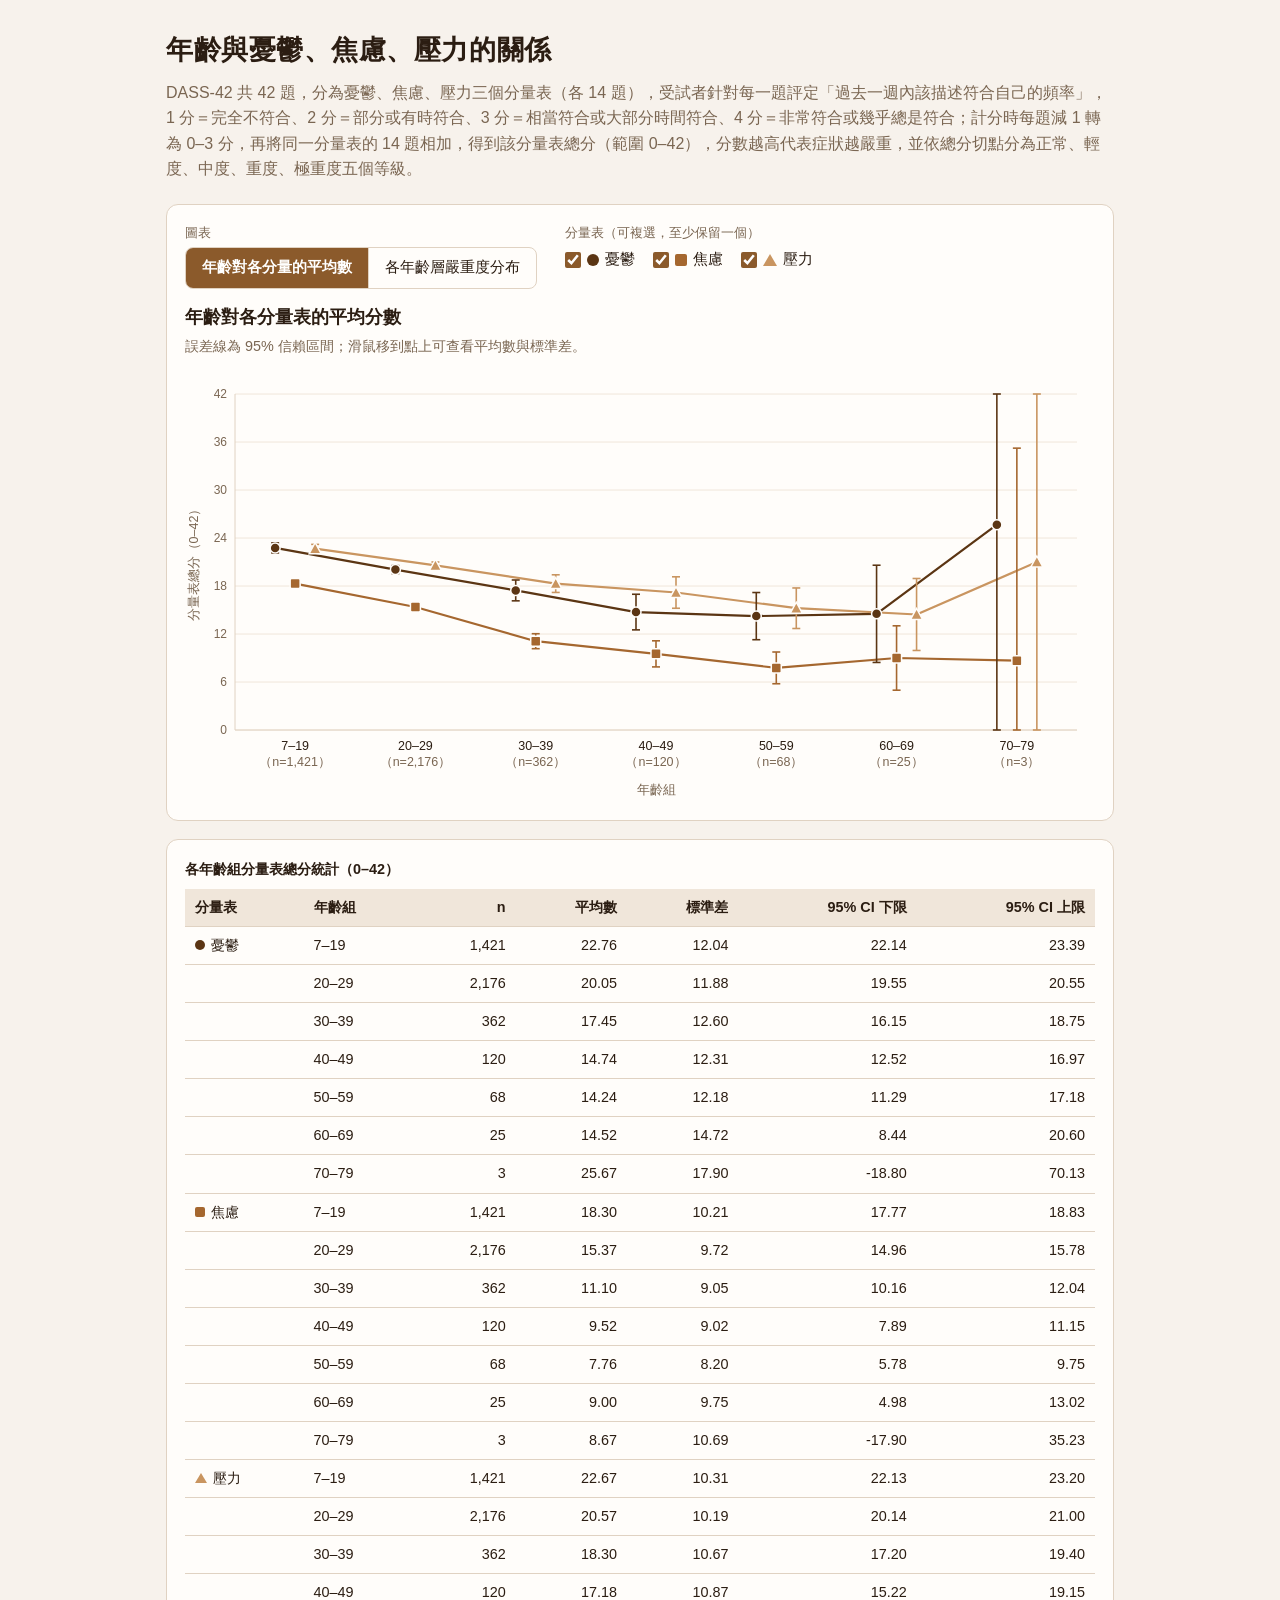
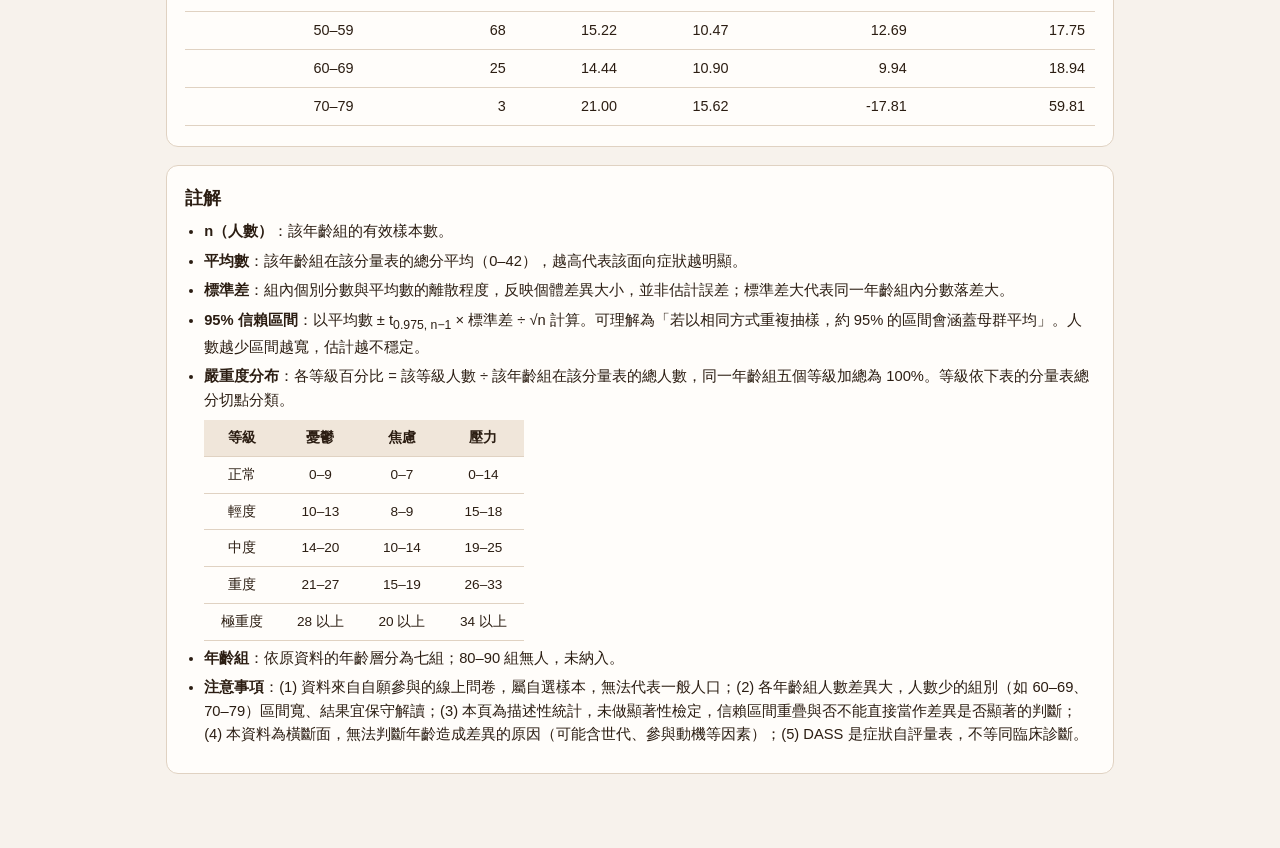
==== index.html @ 000c0575 "Add files via upload" ====
<!DOCTYPE html>
<html lang="zh-Hant">
<head>
<meta charset="UTF-8">
<meta name="viewport" content="width=device-width, initial-scale=1">
<title>年齡與憂鬱、焦慮、壓力的關係</title>
<style>
  :root{
    --bg:#f7f2ec; --card:#fffdfa; --fg:#2b1d12; --muted:#7a6652; --line:#e0d2c2; --grid:#f0e6da;
    --accent:#8b5a2b; --accent-fg:#ffffff; --tip-bg:#2b1d12; --tip-fg:#ffffff;
    --s1:#5b3513; --s2:#a5672f; --s3:#c99560;
    --l0:#f1e4d3; --l1:#dcc09a; --l2:#c19a6b; --l3:#8b5a2b; --l4:#4a2c14;
  }
  @media (prefers-color-scheme: dark){
    :root{
      --bg:#1a1512; --card:#231c17; --fg:#efe6dc; --muted:#b3a190; --line:#4a3d33; --grid:#342b24;
      --accent:#c19a6b; --accent-fg:#1a1512; --tip-bg:#f1e6d8; --tip-fg:#2b1d12;
      --s1:#a77547; --s2:#cf9c66; --s3:#ecd0ac;
      --l4:#6b3f1c;
    }
  }
  *{box-sizing:border-box}
  html{-webkit-text-size-adjust:100%}
  body{
    margin:0; background:var(--bg); color:var(--fg);
    font-family:-apple-system,BlinkMacSystemFont,"Segoe UI","Noto Sans TC","PingFang TC","Microsoft JhengHei",sans-serif;
    line-height:1.6;
  }
  .page{max-width:980px; margin:0 auto; padding:28px 16px 56px}
  h1{font-size:1.7rem; margin:0 0 8px; letter-spacing:.02em}
  .lead{margin:0 0 22px; color:var(--muted)}
  .card{background:var(--card); border:1px solid var(--line); border-radius:12px; padding:18px 18px 20px; margin-bottom:18px}
  h2{font-size:1.1rem; margin:0 0 4px}
  .sub{margin:0 0 14px; color:var(--muted); font-size:.9rem}

  .controls{display:flex; flex-wrap:wrap; gap:14px 28px; align-items:flex-start; margin-bottom:14px}
  .seg{display:inline-flex; border:1px solid var(--line); border-radius:8px; overflow:hidden}
  .seg button{
    font:inherit; font-size:.92rem; padding:8px 16px; border:0; background:transparent; color:var(--fg); cursor:pointer;
  }
  .seg button + button{border-left:1px solid var(--line)}
  .seg button[aria-pressed="true"]{background:var(--accent); color:var(--accent-fg); font-weight:600}
  .seg button:focus-visible, .opt input:focus-visible{outline:2px solid var(--accent); outline-offset:2px}
  fieldset{border:0; margin:0; padding:0; min-width:0}
  legend{font-size:.8rem; color:var(--muted); padding:0; margin-bottom:4px}
  .opts{display:flex; flex-wrap:wrap; gap:6px 18px}
  .opt{display:inline-flex; align-items:center; gap:6px; cursor:pointer; font-size:.95rem}
  .opt input{margin:0; width:16px; height:16px; accent-color:var(--accent)}
  .opt input:disabled + .swatch + span{opacity:.85}
  .swatch{display:inline-block; width:12px; height:12px}
  .swatch.circle{border-radius:50%}
  .swatch.square{border-radius:2px}
  .swatch.triangle{width:0; height:0; background:none !important; border-left:7px solid transparent; border-right:7px solid transparent; border-bottom:12px solid currentColor}

  .legend{display:flex; flex-wrap:wrap; gap:4px 14px; font-size:.85rem; color:var(--muted); margin:0 0 8px}
  .legend span{display:inline-flex; align-items:center; gap:5px}
  .legend i{display:inline-block; width:14px; height:12px; border-radius:2px}

  .chart-wrap{position:relative; width:100%}
  svg{display:block; width:100%; height:auto; overflow:visible}
  svg text{fill:var(--fg); font-family:inherit}
  svg .muted{fill:var(--muted)}
  .hit{fill:transparent; cursor:pointer}
  .hit:hover{fill:rgba(128,128,128,.22)}
  .seg-rect{cursor:pointer; transition:opacity .1s}
  .seg-rect:hover{opacity:.78}
  #tip{
    position:absolute; pointer-events:none; z-index:5; display:none; max-width:240px;
    background:var(--tip-bg); color:var(--tip-fg); padding:7px 10px; border-radius:6px; font-size:.85rem; line-height:1.5;
    box-shadow:0 2px 10px rgba(0,0,0,.25);
  }

  .table-scroll{overflow-x:auto}
  table{border-collapse:collapse; width:100%; font-size:.9rem; font-variant-numeric:tabular-nums}
  caption{text-align:left; font-weight:600; padding:0 0 8px}
  th,td{padding:7px 10px; border-bottom:1px solid var(--line); text-align:right; white-space:nowrap}
  th:first-child, td:first-child, th.l, td.l{text-align:left}
  thead th{background:var(--grid); font-weight:600}
  tbody tr.grp td{background:var(--grid); font-weight:600; text-align:left}
  th button.sort{font:inherit; font-weight:inherit; color:inherit; background:none; border:0; padding:0; cursor:pointer; display:inline-flex; align-items:center; gap:4px}
  th button.sort:focus-visible{outline:2px solid var(--accent); outline-offset:2px}
  th button.sort .arr{font-size:.7em; opacity:.45}
  th button.sort.on .arr{opacity:1; color:var(--accent)}
  caption .hint{font-weight:400; font-size:.82rem; color:var(--muted); margin-left:8px}
  .dot{display:inline-block; width:10px; height:10px; margin-right:6px; vertical-align:baseline}
  .dot.circle{border-radius:50%} .dot.square{border-radius:2px}
  .dot.triangle{width:0;height:0;background:none !important;border-left:6px solid transparent;border-right:6px solid transparent;border-bottom:10px solid currentColor}

  .notes h2{margin-bottom:8px}
  .notes ul{margin:0; padding-left:1.2em}
  .notes li{margin:0 0 6px; font-size:.92rem}
  .notes li b{font-weight:600}
  table.cut{width:auto; min-width:320px; font-size:.85rem}
  table.cut th, table.cut td{text-align:center}
</style>
</head>
<body>
<div class="page">
  <h1>年齡與憂鬱、焦慮、壓力的關係</h1>
  <p class="lead">DASS-42 共 42 題，分為憂鬱、焦慮、壓力三個分量表（各 14 題），受試者針對每一題評定「過去一週內該描述符合自己的頻率」，1 分＝完全不符合、2 分＝部分或有時符合、3 分＝相當符合或大部分時間符合、4 分＝非常符合或幾乎總是符合；計分時每題減 1 轉為 0–3 分，再將同一分量表的 14 題相加，得到該分量表總分（範圍 0–42），分數越高代表症狀越嚴重，並依總分切點分為正常、輕度、中度、重度、極重度五個等級。</p>

  <section class="card" aria-labelledby="chartTitle">
    <div class="controls">
      <fieldset>
        <legend>圖表</legend>
        <div class="seg" role="group" aria-label="圖表切換">
          <button type="button" id="tabMean" aria-pressed="true">年齡對各分量的平均數</button>
          <button type="button" id="tabSev" aria-pressed="false">各年齡層嚴重度分布</button>
        </div>
      </fieldset>
      <fieldset id="subBox"></fieldset>
    </div>
    <h2 id="chartTitle"></h2>
    <p class="sub" id="chartSub"></p>
    <div class="legend" id="legend" hidden></div>
    <div class="chart-wrap" id="chartWrap">
      <div id="chart"></div>
      <div id="tip" role="status"></div>
    </div>
  </section>

  <section class="card" aria-label="統計表格">
    <div class="table-scroll" id="tableBox"></div>
  </section>

  <section class="card notes" aria-labelledby="notesTitle">
    <h2 id="notesTitle">註解</h2>
    <ul>
      <li><b>n（人數）</b>：該年齡組的有效樣本數。</li>
      <li><b>平均數</b>：該年齡組在該分量表的總分平均（0–42），越高代表該面向症狀越明顯。</li>
      <li><b>標準差</b>：組內個別分數與平均數的離散程度，反映個體差異大小，並非估計誤差；標準差大代表同一年齡組內分數落差大。</li>
      <li><b>95% 信賴區間</b>：以平均數 ± t<sub>0.975, n−1</sub> × 標準差 ÷ √n 計算。可理解為「若以相同方式重複抽樣，約 95% 的區間會涵蓋母群平均」。人數越少區間越寬，估計越不穩定。</li>
      <li><b>嚴重度分布</b>：各等級百分比 = 該等級人數 ÷ 該年齡組在該分量表的總人數，同一年齡組五個等級加總為 100%。等級依下表的分量表總分切點分類。
        <div class="table-scroll" style="margin-top:8px">
          <table class="cut">
            <thead><tr><th>等級</th><th>憂鬱</th><th>焦慮</th><th>壓力</th></tr></thead>
            <tbody>
              <tr><td>正常</td><td>0–9</td><td>0–7</td><td>0–14</td></tr>
              <tr><td>輕度</td><td>10–13</td><td>8–9</td><td>15–18</td></tr>
              <tr><td>中度</td><td>14–20</td><td>10–14</td><td>19–25</td></tr>
              <tr><td>重度</td><td>21–27</td><td>15–19</td><td>26–33</td></tr>
              <tr><td>極重度</td><td>28 以上</td><td>20 以上</td><td>34 以上</td></tr>
            </tbody>
          </table>
        </div></li>
      <li><b>年齡組</b>：依原資料的年齡層分為七組；80–90 組無人，未納入。</li>
      <li><b>注意事項</b>：(1) 資料來自自願參與的線上問卷，屬自選樣本，無法代表一般人口；(2) 各年齡組人數差異大，人數少的組別（如 60–69、70–79）區間寬、結果宜保守解讀；(3) 本頁為描述性統計，未做顯著性檢定，信賴區間重疊與否不能直接當作差異是否顯著的判斷；(4) 本資料為橫斷面，無法判斷年齡造成差異的原因（可能含世代、參與動機等因素）；(5) DASS 是症狀自評量表，不等同臨床診斷。</li>
    </ul>
  </section>
</div>

<script>
/* ===== 原始資料（取自「DASS資料分析 - 年齡層分析.csv」）===== */
const RAW = [{"age": "7-19", "n": 1421, "dep": {"m": 22.76213934, "sd": 12.03702045}, "anx": {"m": 18.30119634, "sd": 10.20656679}, "str": {"m": 22.66502463, "sd": 10.31082269}, "lv": {"dep": [252, 105, 260, 247, 557], "anx": [248, 86, 235, 219, 633], "str": [346, 160, 318, 344, 253]}}, {"age": "20-29", "n": 2176, "dep": {"m": 20.05009191, "sd": 11.88178438}, "anx": {"m": 15.37178309, "sd": 9.718905087}, "str": {"m": 20.57077206, "sd": 10.18683173}, "lv": {"dep": [506, 229, 430, 359, 652], "anx": [537, 170, 439, 341, 689], "str": [675, 276, 521, 434, 270]}}, {"age": "30-39", "n": 362, "dep": {"m": 17.44751381, "sd": 12.59968592}, "anx": {"m": 11.09944751, "sd": 9.054225669}, "str": {"m": 18.29834254, "sd": 10.67445484}, "lv": {"dep": [127, 38, 55, 43, 99], "anx": [163, 33, 68, 37, 61], "str": [149, 56, 55, 64, 38]}}, {"age": "40-49", "n": 120, "dep": {"m": 14.74166667, "sd": 12.31484438}, "anx": {"m": 9.516666667, "sd": 9.017241499}, "str": {"m": 17.18333333, "sd": 10.87050078}, "lv": {"dep": [52, 14, 19, 11, 24], "anx": [63, 12, 17, 9, 19], "str": [54, 17, 18, 16, 15]}}, {"age": "50-59", "n": 68, "dep": {"m": 14.23529412, "sd": 12.18405815}, "anx": {"m": 7.764705882, "sd": 8.199231211}, "str": {"m": 15.22058824, "sd": 10.46650035}, "lv": {"dep": [34, 6, 11, 6, 11], "anx": [42, 5, 8, 6, 7], "str": [39, 7, 11, 6, 5]}}, {"age": "60-69", "n": 25, "dep": {"m": 14.52, "sd": 14.71994112}, "anx": {"m": 9.0, "sd": 9.746794345}, "str": {"m": 14.44, "sd": 10.89755324}, "lv": {"dep": [14, 2, 2, 1, 6], "anx": [15, 1, 3, 1, 5], "str": [14, 4, 3, 2, 2]}}, {"age": "70-79", "n": 3, "dep": {"m": 25.66666667, "sd": 17.89785834}, "anx": {"m": 8.666666667, "sd": 10.69267662}, "str": {"m": 21.0, "sd": 15.62049935}, "lv": {"dep": [1, 0, 0, 0, 2], "anx": [2, 0, 0, 0, 1], "str": [1, 0, 0, 2, 0]}}, {"age": "80-90", "n": 0, "dep": {"m": null, "sd": null}, "anx": {"m": null, "sd": null}, "str": {"m": null, "sd": null}, "lv": {"dep": [0, 0, 0, 0, 0], "anx": [0, 0, 0, 0, 0], "str": [0, 0, 0, 0, 0]}}];

/* ===== 設定 ===== */
// 年齡組設定；src 為原始資料中的年齡層名稱（可合併多個原始年齡層）
const GROUPS = [
  {label:'7–19',  src:['7-19']},
  {label:'20–29', src:['20-29']},
  {label:'30–39', src:['30-39']},
  {label:'40–49', src:['40-49']},
  {label:'50–59', src:['50-59']},
  {label:'60–69', src:['60-69']},
  {label:'70–79', src:['70-79']}
];
const SUBS = [
  {key:'dep', name:'憂鬱', color:'var(--s1)', shape:'circle'},
  {key:'anx', name:'焦慮', color:'var(--s2)', shape:'square'},
  {key:'str', name:'壓力', color:'var(--s3)', shape:'triangle'}
];
const LEVELS = ['正常','輕度','中度','重度','極重度'];
const LCOL   = ['var(--l0)','var(--l1)','var(--l2)','var(--l3)','var(--l4)'];
const LTXT   = ['#1f2328','#1f2328','#1f2328','#ffffff','#ffffff'];
const YMAX = 42;

/* ===== 統計計算 ===== */
function tCrit(df){ // 雙尾 95% 的 t 臨界值
  const small = {1:12.706, 2:4.303, 3:3.182, 4:2.776};
  if (df < 1) return NaN;
  if (small[df]) return small[df];
  const z = 1.959964;
  return z + (Math.pow(z,3)+z)/(4*df)
           + (5*Math.pow(z,5)+16*Math.pow(z,3)+3*z)/(96*df*df)
           + (3*Math.pow(z,7)+19*Math.pow(z,5)+17*Math.pow(z,3)-15*z)/(384*Math.pow(df,3));
}
function pool(rows, key){ // 由各組 n、平均、標準差合併
  const rs = rows.filter(r => r.n > 0);
  const N = rs.reduce((a,r)=>a+r.n,0);
  if (N === 0) return {mean:NaN, sd:NaN};
  const M = rs.reduce((a,r)=>a+r.n*r[key].m,0)/N;
  if (N < 2) return {mean:M, sd:NaN};
  const SS = rs.reduce((a,r)=>a+(r.n-1)*Math.pow(r[key].sd,2)+r.n*Math.pow(r[key].m-M,2),0);
  return {mean:M, sd:Math.sqrt(SS/(N-1))};
}
const STATS = GROUPS.map(g => {
  const rows = g.src.map(a => RAW.find(r => r.age === a)).filter(Boolean);
  const n = rows.reduce((a,r)=>a+r.n,0);
  const o = {label:g.label, n, sub:{}, lv:{}};
  SUBS.forEach(s => {
    const p = pool(rows, s.key);
    const se = p.sd/Math.sqrt(n);
    const h = tCrit(n-1)*se;
    o.sub[s.key] = {mean:p.mean, sd:p.sd, lo:p.mean-h, hi:p.mean+h};
    o.lv[s.key] = LEVELS.map((_,i)=>rows.reduce((a,r)=>a+r.lv[s.key][i],0));
    const tot = o.lv[s.key].reduce((a,b)=>a+b,0);
    if (tot !== n) console.warn('等級人數合計與 n 不符：', g.label, s.name, tot, n);
  });
  return o;
});

/* ===== 狀態 ===== */
const state = {mode:'mean', checked:new Set(['dep','anx','str']), sev:'dep', sort:{col:null, dir:'asc'}};

/* ===== 工具 ===== */
const $ = id => document.getElementById(id);
const f2 = x => x.toFixed(2);
const f1 = x => x.toFixed(1);
const num = x => x.toLocaleString('en-US');
const NS = 'http://www.w3.org/2000/svg';
const subOf = k => SUBS.find(s => s.key === k);
const clamp = (v,a,b) => Math.min(b, Math.max(a, v));

function markerSvg(shape, x, y, r, color){
  if (shape === 'circle') return `<circle cx="${x}" cy="${y}" r="${r}" fill="${color}" stroke="var(--card)" stroke-width="1.5"/>`;
  if (shape === 'square') return `<rect x="${x-r}" y="${y-r}" width="${2*r}" height="${2*r}" rx="1.5" fill="${color}" stroke="var(--card)" stroke-width="1.5"/>`;
  const pts = [[x,y-r-1],[x-r-1,y+r],[x+r+1,y+r]].map(p=>p.join(',')).join(' ');
  return `<polygon points="${pts}" fill="${color}" stroke="var(--card)" stroke-width="1.5"/>`;
}
function swatch(s, cls){
  return `<span class="${cls} ${s.shape}" style="background:${s.color};color:${s.color}"></span>`;
}

/* ===== 控制項 ===== */
function renderControls(){
  const box = $('subBox');
  if (state.mode === 'mean'){
    const only = state.checked.size === 1;
    box.innerHTML = `<legend>分量表（可複選，至少保留一個）</legend><div class="opts">` +
      SUBS.map(s => {
        const on = state.checked.has(s.key);
        return `<label class="opt"><input type="checkbox" data-k="${s.key}" ${on?'checked':''} ${on&&only?'disabled':''}>${swatch(s,'swatch')}<span>${s.name}</span></label>`;
      }).join('') + `</div>`;
    box.querySelectorAll('input').forEach(el => el.addEventListener('change', e => {
      const k = e.target.dataset.k;
      if (e.target.checked) state.checked.add(k);
      else if (state.checked.size > 1) state.checked.delete(k);
      renderAll();
    }));
  } else {
    box.innerHTML = `<legend>分量表（單選）</legend><div class="opts">` +
      SUBS.map(s => `<label class="opt"><input type="radio" name="sev" data-k="${s.key}" ${state.sev===s.key?'checked':''}><span>${s.name}</span></label>`).join('') + `</div>`;
    box.querySelectorAll('input').forEach(el => el.addEventListener('change', e => {
      state.sev = e.target.dataset.k; renderAll();
    }));
  }
}

/* ===== 標籤輔助 ===== */
function axisLabel(g, x, y, anchor, twoLine){
  const a = `text-anchor="${anchor}"`;
  if (twoLine) return `<text x="${x}" y="${y}" ${a} font-size="12.5"><tspan x="${x}">${g.label}</tspan><tspan x="${x}" dy="1.25em" class="muted">（n=${num(g.n)}）</tspan></text>`;
  return `<text x="${x}" y="${y}" ${a} font-size="12.5">${g.label}<tspan class="muted">（n=${num(g.n)}）</tspan></text>`;
}

/* ===== 圖表一：折線圖 ===== */
function renderMeanChart(){
  const W = Math.max(300, $('chartWrap').clientWidth);
  const narrow = W < 560;
  const H = narrow ? 360 : 420;
  const m = {t:14, r:18, b:narrow?84:70, l:50};
  const iw = W-m.l-m.r, ih = H-m.t-m.b;
  const slot = iw / STATS.length;
  const twoLine = slot < 150;
  const X = i => m.l + slot*(i+0.5);
  const Y = v => m.t + ih*(1 - v/YMAX);
  const sel = SUBS.filter(s => state.checked.has(s.key));
  let h = `<svg viewBox="0 0 ${W} ${H}" role="img" aria-label="各年齡組憂鬱、焦慮、壓力平均分數折線圖">`;

  for (let v=0; v<=YMAX; v+=6){
    h += `<line x1="${m.l}" x2="${W-m.r}" y1="${Y(v)}" y2="${Y(v)}" stroke="var(--grid)"/>`;
    h += `<text x="${m.l-8}" y="${Y(v)+4}" text-anchor="end" font-size="12" class="muted">${v}</text>`;
  }
  h += `<line x1="${m.l}" x2="${m.l}" y1="${m.t}" y2="${m.t+ih}" stroke="var(--line)"/>`;
  h += `<line x1="${m.l}" x2="${W-m.r}" y1="${m.t+ih}" y2="${m.t+ih}" stroke="var(--line)"/>`;
  h += `<text transform="translate(13 ${m.t+ih/2}) rotate(-90)" text-anchor="middle" font-size="12.5" class="muted">分量表總分（0–${YMAX}）</text>`;
  STATS.forEach((g,i) => { h += axisLabel(g, X(i), m.t+ih+20, 'middle', twoLine); });
  h += `<text x="${m.l+iw/2}" y="${H-6}" text-anchor="middle" font-size="12.5" class="muted">年齡組</text>`;

  const dodge = Math.min(10, slot/8);
  let lines='', bars='', pts='', hits='';
  sel.forEach((s,si) => {
    const off = (si-(sel.length-1)/2)*dodge*2;
    let d = '';
    STATS.forEach((g,i) => {
      const st = g.sub[s.key];
      if (!isFinite(st.mean)) return;
      const x = X(i)+off, y = Y(st.mean);
      d += (d?'L':'M') + x.toFixed(1)+' '+y.toFixed(1);
      const yl = Y(clamp(st.lo,0,YMAX)), yh = Y(clamp(st.hi,0,YMAX));
      bars += `<g stroke="${s.color}" stroke-width="1.6"><line x1="${x}" x2="${x}" y1="${yl}" y2="${yh}"/><line x1="${x-4}" x2="${x+4}" y1="${yl}" y2="${yl}"/><line x1="${x-4}" x2="${x+4}" y1="${yh}" y2="${yh}"/></g>`;
      pts  += markerSvg(s.shape, x, y, 5, s.color);
      const tip = `<b>${s.name}</b>（${g.label}）<br>平均數：${f2(st.mean)}<br>標準差：${f2(st.sd)}`;
      hits += `<circle class="hit" cx="${x}" cy="${y}" r="13" data-tip="${tip.replace(/"/g,'&quot;')}"/>`;
    });
    lines += `<path d="${d}" fill="none" stroke="${s.color}" stroke-width="2.2" stroke-linejoin="round"/>`;
  });
  h += lines + bars + pts + hits + `</svg>`;
  $('chart').innerHTML = h;
}

/* ===== 圖表二：橫向堆疊長條圖 ===== */
function renderSevChart(){
  const W = Math.max(300, $('chartWrap').clientWidth);
  const narrow = W < 560;
  const barH = 38, gap = 16;
  const m = {t:8, r:16, b:46, l:narrow?86:142};
  const ih = STATS.length*(barH+gap) - gap;
  const H = m.t + ih + m.b;
  const iw = W-m.l-m.r;
  const X = p => m.l + iw*p/100;
  const sk = state.sev, sname = subOf(sk).name;
  let h = `<svg viewBox="0 0 ${W} ${H}" role="img" aria-label="各年齡組${sname}嚴重度分布堆疊長條圖">`;

  for (let p=0; p<=100; p+=20){
    h += `<line x1="${X(p)}" x2="${X(p)}" y1="${m.t}" y2="${m.t+ih}" stroke="var(--grid)"/>`;
    h += `<text x="${X(p)}" y="${m.t+ih+18}" text-anchor="middle" font-size="12" class="muted">${p}%</text>`;
  }
  h += `<text x="${m.l+iw/2}" y="${H-6}" text-anchor="middle" font-size="12.5" class="muted">各嚴重度等級占該年齡組的百分比</text>`;

  STATS.forEach((g,i) => {
    const y = m.t + i*(barH+gap);
    h += axisLabel(g, m.l-8, y+barH/2+(narrow?-2:4), 'end', narrow);
    const cnt = g.lv[sk], tot = g.n;
    let acc = 0;
    cnt.forEach((c,li) => {
      if (tot === 0) return;
      const p = c/tot*100, x0 = X(acc), w = X(acc+p)-x0;
      acc += p;
      if (c === 0) return;
      const tip = `<b>${LEVELS[li]}</b>：${f1(p)}%<br>${sname}・${g.label}`;
      h += `<rect class="seg-rect" x="${x0}" y="${y}" width="${w}" height="${barH}" fill="${LCOL[li]}" stroke="var(--card)" stroke-width="1" data-tip="${tip.replace(/"/g,'&quot;')}"/>`;
      if (w >= 38) h += `<text x="${x0+w/2}" y="${y+barH/2+4}" text-anchor="middle" font-size="12" style="fill:${LTXT[li]};pointer-events:none">${f1(p)}%</text>`;
    });
  });
  h += `</svg>`;
  $('chart').innerHTML = h;
}

/* ===== 表格 ===== */
function renderTable(){
  let h = '';
  if (state.mode === 'mean'){
    h += `<table><caption>各年齡組分量表總分統計（0–${YMAX}）</caption><thead><tr><th>分量表</th><th class="l">年齡組</th><th>n</th><th>平均數</th><th>標準差</th><th>95% CI 下限</th><th>95% CI 上限</th></tr></thead><tbody>`;
    SUBS.filter(s => state.checked.has(s.key)).forEach(s => {
      STATS.forEach((g,i) => {
        const st = g.sub[s.key];
        h += `<tr><td class="l">${i===0 ? swatch(s,'dot')+s.name : ''}</td><td class="l">${g.label}</td><td>${num(g.n)}</td><td>${f2(st.mean)}</td><td>${f2(st.sd)}</td><td>${f2(st.lo)}</td><td>${f2(st.hi)}</td></tr>`;
      });
    });
    h += `</tbody></table>`;
  } else {
    const sk = state.sev, sname = subOf(sk).name, so = state.sort;
    const idx = STATS.map((g,i) => i);
    if (so.col !== null){
      const val = i => {
        const g = STATS[i];
        if (so.col === 'age') return i;
        if (so.col === 'n') return g.n;
        return g.n ? g.lv[sk][so.col]/g.n : 0; // 等級欄依百分比排序
      };
      idx.sort((a,b) => (val(a)-val(b)) * (so.dir==='asc' ? 1 : -1) || a-b);
    }
    const th = (col, label) => {
      const on = so.col === col;
      const arr = on ? (so.dir==='asc' ? '▲' : '▼') : '↕';
      const aria = on ? (so.dir==='asc' ? 'ascending' : 'descending') : 'none';
      return `<th aria-sort="${aria}"><button type="button" class="sort${on?' on':''}" data-sort="${col}" title="點選排序">${label}<span class="arr">${arr}</span></button></th>`;
    };
    h += `<table><caption>${sname}：各年齡組嚴重度人數與百分比<span class="hint">點選欄位標題可排序（等級欄依百分比）</span></caption><thead><tr>${th('age','年齡組')}${th('n','n')}${LEVELS.map((l,i)=>th(i,l)).join('')}</tr></thead><tbody>`;
    idx.forEach(i => {
      const g = STATS[i];
      h += `<tr><td>${g.label}</td><td>${num(g.n)}</td>` + g.lv[sk].map(c => `<td>${num(c)}（${f1(c/g.n*100)}%）</td>`).join('') + `</tr>`;
    });
    h += `</tbody></table>`;
  }
  $('tableBox').innerHTML = h;
  $('tableBox').querySelectorAll('[data-sort]').forEach(btn => btn.addEventListener('click', () => {
    const raw = btn.dataset.sort, col = (raw === 'age' || raw === 'n') ? raw : Number(raw);
    const so = state.sort;
    if (so.col === col){
      if (so.dir === 'asc') so.dir = 'desc'; else { so.col = null; so.dir = 'asc'; }
    } else { so.col = col; so.dir = 'asc'; }
    renderTable();
  }));
}

/* ===== 標題、圖例、總渲染 ===== */
function renderHead(){
  const lg = $('legend');
  if (state.mode === 'mean'){
    $('chartTitle').textContent = '年齡對各分量表的平均分數';
    $('chartSub').textContent = '誤差線為 95% 信賴區間；滑鼠移到點上可查看平均數與標準差。';
    lg.hidden = true;
  } else {
    $('chartTitle').textContent = subOf(state.sev).name + '：各年齡層嚴重度分布';
    $('chartSub').textContent = '滑鼠移到區段上可查看等級與百分比。';
    lg.hidden = false;
    lg.innerHTML = LEVELS.map((l,i)=>`<span><i style="background:${LCOL[i]}"></i>${l}</span>`).join('');
  }
}
function renderChart(){ hideTip(); state.mode === 'mean' ? renderMeanChart() : renderSevChart(); }
function renderAll(){
  $('tabMean').setAttribute('aria-pressed', state.mode==='mean');
  $('tabSev').setAttribute('aria-pressed', state.mode==='sev');
  renderControls(); renderHead(); renderChart(); renderTable();
}

/* ===== 提示框 ===== */
const tip = $('tip'), wrap = $('chartWrap');
function hideTip(){ tip.style.display = 'none'; }
function showTip(html, e){
  tip.innerHTML = html;
  tip.style.display = 'block';
  const r = wrap.getBoundingClientRect();
  let x = e.clientX - r.left + 14, y = e.clientY - r.top + 14;
  if (x + tip.offsetWidth > r.width) x = e.clientX - r.left - tip.offsetWidth - 14;
  if (y + tip.offsetHeight > r.height + 40) y = e.clientY - r.top - tip.offsetHeight - 14;
  tip.style.left = Math.max(0,x) + 'px';
  tip.style.top  = Math.max(0,y) + 'px';
}
function onPointer(e){
  const t = e.target.closest('[data-tip]');
  if (t) showTip(t.dataset.tip, e); else hideTip();
}
wrap.addEventListener('pointermove', onPointer);
wrap.addEventListener('pointerdown', onPointer);
wrap.addEventListener('pointerleave', hideTip);

/* ===== 事件 ===== */
$('tabMean').addEventListener('click', () => { state.mode = 'mean'; renderAll(); });
$('tabSev').addEventListener('click',  () => { state.mode = 'sev';  renderAll(); });
let lastW = 0;
new ResizeObserver(() => {
  const w = wrap.clientWidth;
  if (w !== lastW){ lastW = w; renderChart(); }
}).observe(wrap);

renderAll();
</script>
</body>
</html>
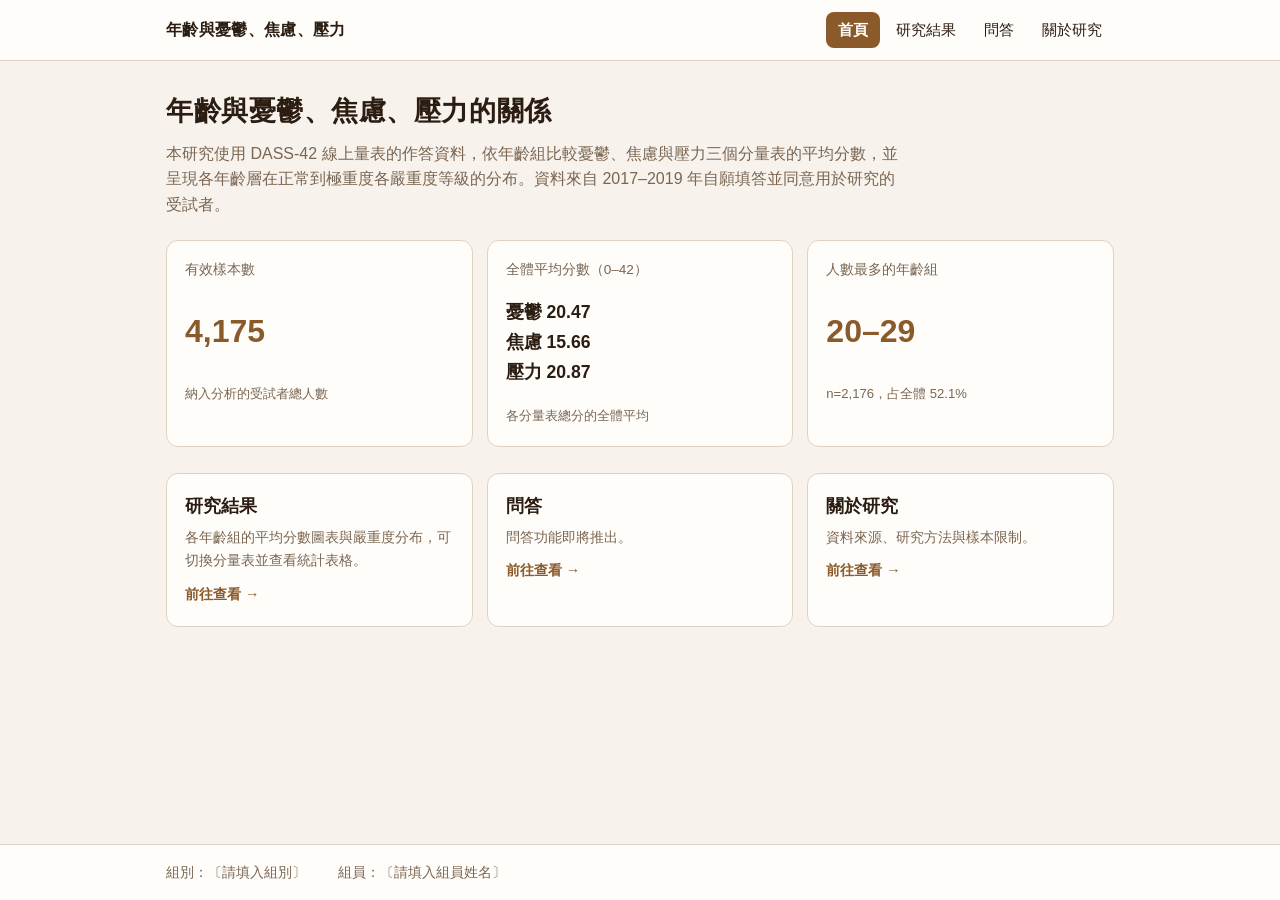
==== commit e364b39c: "網站改成多分頁" ====
--- a/index.html
+++ b/index.html
@@ -3,450 +3,65 @@
 <head>
 <meta charset="UTF-8">
 <meta name="viewport" content="width=device-width, initial-scale=1">
-<title>年齡與憂鬱、焦慮、壓力的關係</title>
-<style>
-  :root{
-    --bg:#f7f2ec; --card:#fffdfa; --fg:#2b1d12; --muted:#7a6652; --line:#e0d2c2; --grid:#f0e6da;
-    --accent:#8b5a2b; --accent-fg:#ffffff; --tip-bg:#2b1d12; --tip-fg:#ffffff;
-    --s1:#5b3513; --s2:#a5672f; --s3:#c99560;
-    --l0:#f1e4d3; --l1:#dcc09a; --l2:#c19a6b; --l3:#8b5a2b; --l4:#4a2c14;
-  }
-  @media (prefers-color-scheme: dark){
-    :root{
-      --bg:#1a1512; --card:#231c17; --fg:#efe6dc; --muted:#b3a190; --line:#4a3d33; --grid:#342b24;
-      --accent:#c19a6b; --accent-fg:#1a1512; --tip-bg:#f1e6d8; --tip-fg:#2b1d12;
-      --s1:#a77547; --s2:#cf9c66; --s3:#ecd0ac;
-      --l4:#6b3f1c;
-    }
-  }
-  *{box-sizing:border-box}
-  html{-webkit-text-size-adjust:100%}
-  body{
-    margin:0; background:var(--bg); color:var(--fg);
-    font-family:-apple-system,BlinkMacSystemFont,"Segoe UI","Noto Sans TC","PingFang TC","Microsoft JhengHei",sans-serif;
-    line-height:1.6;
-  }
-  .page{max-width:980px; margin:0 auto; padding:28px 16px 56px}
-  h1{font-size:1.7rem; margin:0 0 8px; letter-spacing:.02em}
-  .lead{margin:0 0 22px; color:var(--muted)}
-  .card{background:var(--card); border:1px solid var(--line); border-radius:12px; padding:18px 18px 20px; margin-bottom:18px}
-  h2{font-size:1.1rem; margin:0 0 4px}
-  .sub{margin:0 0 14px; color:var(--muted); font-size:.9rem}
-
-  .controls{display:flex; flex-wrap:wrap; gap:14px 28px; align-items:flex-start; margin-bottom:14px}
-  .seg{display:inline-flex; border:1px solid var(--line); border-radius:8px; overflow:hidden}
-  .seg button{
-    font:inherit; font-size:.92rem; padding:8px 16px; border:0; background:transparent; color:var(--fg); cursor:pointer;
-  }
-  .seg button + button{border-left:1px solid var(--line)}
-  .seg button[aria-pressed="true"]{background:var(--accent); color:var(--accent-fg); font-weight:600}
-  .seg button:focus-visible, .opt input:focus-visible{outline:2px solid var(--accent); outline-offset:2px}
-  fieldset{border:0; margin:0; padding:0; min-width:0}
-  legend{font-size:.8rem; color:var(--muted); padding:0; margin-bottom:4px}
-  .opts{display:flex; flex-wrap:wrap; gap:6px 18px}
-  .opt{display:inline-flex; align-items:center; gap:6px; cursor:pointer; font-size:.95rem}
-  .opt input{margin:0; width:16px; height:16px; accent-color:var(--accent)}
-  .opt input:disabled + .swatch + span{opacity:.85}
-  .swatch{display:inline-block; width:12px; height:12px}
-  .swatch.circle{border-radius:50%}
-  .swatch.square{border-radius:2px}
-  .swatch.triangle{width:0; height:0; background:none !important; border-left:7px solid transparent; border-right:7px solid transparent; border-bottom:12px solid currentColor}
-
-  .legend{display:flex; flex-wrap:wrap; gap:4px 14px; font-size:.85rem; color:var(--muted); margin:0 0 8px}
-  .legend span{display:inline-flex; align-items:center; gap:5px}
-  .legend i{display:inline-block; width:14px; height:12px; border-radius:2px}
-
-  .chart-wrap{position:relative; width:100%}
-  svg{display:block; width:100%; height:auto; overflow:visible}
-  svg text{fill:var(--fg); font-family:inherit}
-  svg .muted{fill:var(--muted)}
-  .hit{fill:transparent; cursor:pointer}
-  .hit:hover{fill:rgba(128,128,128,.22)}
-  .seg-rect{cursor:pointer; transition:opacity .1s}
-  .seg-rect:hover{opacity:.78}
-  #tip{
-    position:absolute; pointer-events:none; z-index:5; display:none; max-width:240px;
-    background:var(--tip-bg); color:var(--tip-fg); padding:7px 10px; border-radius:6px; font-size:.85rem; line-height:1.5;
-    box-shadow:0 2px 10px rgba(0,0,0,.25);
-  }
-
-  .table-scroll{overflow-x:auto}
-  table{border-collapse:collapse; width:100%; font-size:.9rem; font-variant-numeric:tabular-nums}
-  caption{text-align:left; font-weight:600; padding:0 0 8px}
-  th,td{padding:7px 10px; border-bottom:1px solid var(--line); text-align:right; white-space:nowrap}
-  th:first-child, td:first-child, th.l, td.l{text-align:left}
-  thead th{background:var(--grid); font-weight:600}
-  tbody tr.grp td{background:var(--grid); font-weight:600; text-align:left}
-  th button.sort{font:inherit; font-weight:inherit; color:inherit; background:none; border:0; padding:0; cursor:pointer; display:inline-flex; align-items:center; gap:4px}
-  th button.sort:focus-visible{outline:2px solid var(--accent); outline-offset:2px}
-  th button.sort .arr{font-size:.7em; opacity:.45}
-  th button.sort.on .arr{opacity:1; color:var(--accent)}
-  caption .hint{font-weight:400; font-size:.82rem; color:var(--muted); margin-left:8px}
-  .dot{display:inline-block; width:10px; height:10px; margin-right:6px; vertical-align:baseline}
-  .dot.circle{border-radius:50%} .dot.square{border-radius:2px}
-  .dot.triangle{width:0;height:0;background:none !important;border-left:6px solid transparent;border-right:6px solid transparent;border-bottom:10px solid currentColor}
-
-  .notes h2{margin-bottom:8px}
-  .notes ul{margin:0; padding-left:1.2em}
-  .notes li{margin:0 0 6px; font-size:.92rem}
-  .notes li b{font-weight:600}
-  table.cut{width:auto; min-width:320px; font-size:.85rem}
-  table.cut th, table.cut td{text-align:center}
-</style>
+<title>首頁｜年齡與憂鬱、焦慮、壓力的關係</title>
+<link rel="stylesheet" href="style.css">
 </head>
 <body>
-<div class="page">
+<header class="site-header">
+  <div class="wrap">
+    <a class="brand" href="index.html">年齡與憂鬱、焦慮、壓力</a>
+    <nav aria-label="主選單"><a href="index.html" aria-current="page">首頁</a><a href="results.html">研究結果</a><a href="ask.html">問答</a><a href="about.html">關於研究</a></nav>
+  </div>
+</header>
+<main class="page">
   <h1>年齡與憂鬱、焦慮、壓力的關係</h1>
-  <p class="lead">DASS-42 共 42 題，分為憂鬱、焦慮、壓力三個分量表（各 14 題），受試者針對每一題評定「過去一週內該描述符合自己的頻率」，1 分＝完全不符合、2 分＝部分或有時符合、3 分＝相當符合或大部分時間符合、4 分＝非常符合或幾乎總是符合；計分時每題減 1 轉為 0–3 分，再將同一分量表的 14 題相加，得到該分量表總分（範圍 0–42），分數越高代表症狀越嚴重，並依總分切點分為正常、輕度、中度、重度、極重度五個等級。</p>
+  <p class="intro lead">本研究使用 DASS-42 線上量表的作答資料，依年齡組比較憂鬱、焦慮與壓力三個分量表的平均分數，並呈現各年齡層在正常到極重度各嚴重度等級的分布。資料來自 2017–2019 年自願填答並同意用於研究的受試者。</p>
 
-  <section class="card" aria-labelledby="chartTitle">
-    <div class="controls">
-      <fieldset>
-        <legend>圖表</legend>
-        <div class="seg" role="group" aria-label="圖表切換">
-          <button type="button" id="tabMean" aria-pressed="true">年齡對各分量的平均數</button>
-          <button type="button" id="tabSev" aria-pressed="false">各年齡層嚴重度分布</button>
-        </div>
-      </fieldset>
-      <fieldset id="subBox"></fieldset>
-    </div>
-    <h2 id="chartTitle"></h2>
-    <p class="sub" id="chartSub"></p>
-    <div class="legend" id="legend" hidden></div>
-    <div class="chart-wrap" id="chartWrap">
-      <div id="chart"></div>
-      <div id="tip" role="status"></div>
-    </div>
+  <section class="stats" aria-label="重點數字">
+    <article class="card stat">
+      <p class="label">有效樣本數</p>
+      <p class="value" id="statN">—</p>
+      <p class="note">納入分析的受試者總人數</p>
+    </article>
+    <article class="card stat">
+      <p class="label">全體平均分數（0–42）</p>
+      <p class="value small" id="statMeans">—</p>
+      <p class="note">各分量表總分的全體平均</p>
+    </article>
+    <article class="card stat">
+      <p class="label">人數最多的年齡組</p>
+      <p class="value" id="statTop">—</p>
+      <p class="note" id="statTopNote">&nbsp;</p>
+    </article>
   </section>
 
-  <section class="card" aria-label="統計表格">
-    <div class="table-scroll" id="tableBox"></div>
+  <section class="entries" aria-label="頁面入口">
+    <a class="card entry" href="results.html"><h2>研究結果</h2><p>各年齡組的平均分數圖表與嚴重度分布，可切換分量表並查看統計表格。</p><span class="go">前往查看 →</span></a>
+    <a class="card entry" href="ask.html"><h2>問答</h2><p>問答功能即將推出。</p><span class="go">前往查看 →</span></a>
+    <a class="card entry" href="about.html"><h2>關於研究</h2><p>資料來源、研究方法與樣本限制。</p><span class="go">前往查看 →</span></a>
   </section>
-
-  <section class="card notes" aria-labelledby="notesTitle">
-    <h2 id="notesTitle">註解</h2>
-    <ul>
-      <li><b>n（人數）</b>：該年齡組的有效樣本數。</li>
-      <li><b>平均數</b>：該年齡組在該分量表的總分平均（0–42），越高代表該面向症狀越明顯。</li>
-      <li><b>標準差</b>：組內個別分數與平均數的離散程度，反映個體差異大小，並非估計誤差；標準差大代表同一年齡組內分數落差大。</li>
-      <li><b>95% 信賴區間</b>：以平均數 ± t<sub>0.975, n−1</sub> × 標準差 ÷ √n 計算。可理解為「若以相同方式重複抽樣，約 95% 的區間會涵蓋母群平均」。人數越少區間越寬，估計越不穩定。</li>
-      <li><b>嚴重度分布</b>：各等級百分比 = 該等級人數 ÷ 該年齡組在該分量表的總人數，同一年齡組五個等級加總為 100%。等級依下表的分量表總分切點分類。
-        <div class="table-scroll" style="margin-top:8px">
-          <table class="cut">
-            <thead><tr><th>等級</th><th>憂鬱</th><th>焦慮</th><th>壓力</th></tr></thead>
-            <tbody>
-              <tr><td>正常</td><td>0–9</td><td>0–7</td><td>0–14</td></tr>
-              <tr><td>輕度</td><td>10–13</td><td>8–9</td><td>15–18</td></tr>
-              <tr><td>中度</td><td>14–20</td><td>10–14</td><td>19–25</td></tr>
-              <tr><td>重度</td><td>21–27</td><td>15–19</td><td>26–33</td></tr>
-              <tr><td>極重度</td><td>28 以上</td><td>20 以上</td><td>34 以上</td></tr>
-            </tbody>
-          </table>
-        </div></li>
-      <li><b>年齡組</b>：依原資料的年齡層分為七組；80–90 組無人，未納入。</li>
-      <li><b>注意事項</b>：(1) 資料來自自願參與的線上問卷，屬自選樣本，無法代表一般人口；(2) 各年齡組人數差異大，人數少的組別（如 60–69、70–79）區間寬、結果宜保守解讀；(3) 本頁為描述性統計，未做顯著性檢定，信賴區間重疊與否不能直接當作差異是否顯著的判斷；(4) 本資料為橫斷面，無法判斷年齡造成差異的原因（可能含世代、參與動機等因素）；(5) DASS 是症狀自評量表，不等同臨床診斷。</li>
-    </ul>
-  </section>
-</div>
-
+</main>
+<footer class="site-footer">
+  <div class="wrap">
+    <span>組別：〔請填入組別〕</span>
+    <span>組員：〔請填入組員姓名〕</span>
+  </div>
+</footer>
 <script>
-/* ===== 原始資料（取自「DASS資料分析 - 年齡層分析.csv」）===== */
+/* 原始資料（取自「DASS資料分析 - 年齡層分析.csv」），與研究結果頁相同 */
 const RAW = [{"age": "7-19", "n": 1421, "dep": {"m": 22.76213934, "sd": 12.03702045}, "anx": {"m": 18.30119634, "sd": 10.20656679}, "str": {"m": 22.66502463, "sd": 10.31082269}, "lv": {"dep": [252, 105, 260, 247, 557], "anx": [248, 86, 235, 219, 633], "str": [346, 160, 318, 344, 253]}}, {"age": "20-29", "n": 2176, "dep": {"m": 20.05009191, "sd": 11.88178438}, "anx": {"m": 15.37178309, "sd": 9.718905087}, "str": {"m": 20.57077206, "sd": 10.18683173}, "lv": {"dep": [506, 229, 430, 359, 652], "anx": [537, 170, 439, 341, 689], "str": [675, 276, 521, 434, 270]}}, {"age": "30-39", "n": 362, "dep": {"m": 17.44751381, "sd": 12.59968592}, "anx": {"m": 11.09944751, "sd": 9.054225669}, "str": {"m": 18.29834254, "sd": 10.67445484}, "lv": {"dep": [127, 38, 55, 43, 99], "anx": [163, 33, 68, 37, 61], "str": [149, 56, 55, 64, 38]}}, {"age": "40-49", "n": 120, "dep": {"m": 14.74166667, "sd": 12.31484438}, "anx": {"m": 9.516666667, "sd": 9.017241499}, "str": {"m": 17.18333333, "sd": 10.87050078}, "lv": {"dep": [52, 14, 19, 11, 24], "anx": [63, 12, 17, 9, 19], "str": [54, 17, 18, 16, 15]}}, {"age": "50-59", "n": 68, "dep": {"m": 14.23529412, "sd": 12.18405815}, "anx": {"m": 7.764705882, "sd": 8.199231211}, "str": {"m": 15.22058824, "sd": 10.46650035}, "lv": {"dep": [34, 6, 11, 6, 11], "anx": [42, 5, 8, 6, 7], "str": [39, 7, 11, 6, 5]}}, {"age": "60-69", "n": 25, "dep": {"m": 14.52, "sd": 14.71994112}, "anx": {"m": 9.0, "sd": 9.746794345}, "str": {"m": 14.44, "sd": 10.89755324}, "lv": {"dep": [14, 2, 2, 1, 6], "anx": [15, 1, 3, 1, 5], "str": [14, 4, 3, 2, 2]}}, {"age": "70-79", "n": 3, "dep": {"m": 25.66666667, "sd": 17.89785834}, "anx": {"m": 8.666666667, "sd": 10.69267662}, "str": {"m": 21.0, "sd": 15.62049935}, "lv": {"dep": [1, 0, 0, 0, 2], "anx": [2, 0, 0, 0, 1], "str": [1, 0, 0, 2, 0]}}, {"age": "80-90", "n": 0, "dep": {"m": null, "sd": null}, "anx": {"m": null, "sd": null}, "str": {"m": null, "sd": null}, "lv": {"dep": [0, 0, 0, 0, 0], "anx": [0, 0, 0, 0, 0], "str": [0, 0, 0, 0, 0]}}];
 
-/* ===== 設定 ===== */
-// 年齡組設定；src 為原始資料中的年齡層名稱（可合併多個原始年齡層）
-const GROUPS = [
-  {label:'7–19',  src:['7-19']},
-  {label:'20–29', src:['20-29']},
-  {label:'30–39', src:['30-39']},
-  {label:'40–49', src:['40-49']},
-  {label:'50–59', src:['50-59']},
-  {label:'60–69', src:['60-69']},
-  {label:'70–79', src:['70-79']}
-];
-const SUBS = [
-  {key:'dep', name:'憂鬱', color:'var(--s1)', shape:'circle'},
-  {key:'anx', name:'焦慮', color:'var(--s2)', shape:'square'},
-  {key:'str', name:'壓力', color:'var(--s3)', shape:'triangle'}
-];
-const LEVELS = ['正常','輕度','中度','重度','極重度'];
-const LCOL   = ['var(--l0)','var(--l1)','var(--l2)','var(--l3)','var(--l4)'];
-const LTXT   = ['#1f2328','#1f2328','#1f2328','#ffffff','#ffffff'];
-const YMAX = 42;
+const rows = RAW.filter(r => r.n > 0);
+const N = rows.reduce((a, r) => a + r.n, 0);
+const mean = k => rows.reduce((a, r) => a + r.n * r[k].m, 0) / N;
+const label = r => r.age.replace('-', '–');
 
-/* ===== 統計計算 ===== */
-function tCrit(df){ // 雙尾 95% 的 t 臨界值
-  const small = {1:12.706, 2:4.303, 3:3.182, 4:2.776};
-  if (df < 1) return NaN;
-  if (small[df]) return small[df];
-  const z = 1.959964;
-  return z + (Math.pow(z,3)+z)/(4*df)
-           + (5*Math.pow(z,5)+16*Math.pow(z,3)+3*z)/(96*df*df)
-           + (3*Math.pow(z,7)+19*Math.pow(z,5)+17*Math.pow(z,3)-15*z)/(384*Math.pow(df,3));
-}
-function pool(rows, key){ // 由各組 n、平均、標準差合併
-  const rs = rows.filter(r => r.n > 0);
-  const N = rs.reduce((a,r)=>a+r.n,0);
-  if (N === 0) return {mean:NaN, sd:NaN};
-  const M = rs.reduce((a,r)=>a+r.n*r[key].m,0)/N;
-  if (N < 2) return {mean:M, sd:NaN};
-  const SS = rs.reduce((a,r)=>a+(r.n-1)*Math.pow(r[key].sd,2)+r.n*Math.pow(r[key].m-M,2),0);
-  return {mean:M, sd:Math.sqrt(SS/(N-1))};
-}
-const STATS = GROUPS.map(g => {
-  const rows = g.src.map(a => RAW.find(r => r.age === a)).filter(Boolean);
-  const n = rows.reduce((a,r)=>a+r.n,0);
-  const o = {label:g.label, n, sub:{}, lv:{}};
-  SUBS.forEach(s => {
-    const p = pool(rows, s.key);
-    const se = p.sd/Math.sqrt(n);
-    const h = tCrit(n-1)*se;
-    o.sub[s.key] = {mean:p.mean, sd:p.sd, lo:p.mean-h, hi:p.mean+h};
-    o.lv[s.key] = LEVELS.map((_,i)=>rows.reduce((a,r)=>a+r.lv[s.key][i],0));
-    const tot = o.lv[s.key].reduce((a,b)=>a+b,0);
-    if (tot !== n) console.warn('等級人數合計與 n 不符：', g.label, s.name, tot, n);
-  });
-  return o;
-});
-
-/* ===== 狀態 ===== */
-const state = {mode:'mean', checked:new Set(['dep','anx','str']), sev:'dep', sort:{col:null, dir:'asc'}};
-
-/* ===== 工具 ===== */
-const $ = id => document.getElementById(id);
-const f2 = x => x.toFixed(2);
-const f1 = x => x.toFixed(1);
-const num = x => x.toLocaleString('en-US');
-const NS = 'http://www.w3.org/2000/svg';
-const subOf = k => SUBS.find(s => s.key === k);
-const clamp = (v,a,b) => Math.min(b, Math.max(a, v));
-
-function markerSvg(shape, x, y, r, color){
-  if (shape === 'circle') return `<circle cx="${x}" cy="${y}" r="${r}" fill="${color}" stroke="var(--card)" stroke-width="1.5"/>`;
-  if (shape === 'square') return `<rect x="${x-r}" y="${y-r}" width="${2*r}" height="${2*r}" rx="1.5" fill="${color}" stroke="var(--card)" stroke-width="1.5"/>`;
-  const pts = [[x,y-r-1],[x-r-1,y+r],[x+r+1,y+r]].map(p=>p.join(',')).join(' ');
-  return `<polygon points="${pts}" fill="${color}" stroke="var(--card)" stroke-width="1.5"/>`;
-}
-function swatch(s, cls){
-  return `<span class="${cls} ${s.shape}" style="background:${s.color};color:${s.color}"></span>`;
-}
-
-/* ===== 控制項 ===== */
-function renderControls(){
-  const box = $('subBox');
-  if (state.mode === 'mean'){
-    const only = state.checked.size === 1;
-    box.innerHTML = `<legend>分量表（可複選，至少保留一個）</legend><div class="opts">` +
-      SUBS.map(s => {
-        const on = state.checked.has(s.key);
-        return `<label class="opt"><input type="checkbox" data-k="${s.key}" ${on?'checked':''} ${on&&only?'disabled':''}>${swatch(s,'swatch')}<span>${s.name}</span></label>`;
-      }).join('') + `</div>`;
-    box.querySelectorAll('input').forEach(el => el.addEventListener('change', e => {
-      const k = e.target.dataset.k;
-      if (e.target.checked) state.checked.add(k);
-      else if (state.checked.size > 1) state.checked.delete(k);
-      renderAll();
-    }));
-  } else {
-    box.innerHTML = `<legend>分量表（單選）</legend><div class="opts">` +
-      SUBS.map(s => `<label class="opt"><input type="radio" name="sev" data-k="${s.key}" ${state.sev===s.key?'checked':''}><span>${s.name}</span></label>`).join('') + `</div>`;
-    box.querySelectorAll('input').forEach(el => el.addEventListener('change', e => {
-      state.sev = e.target.dataset.k; renderAll();
-    }));
-  }
-}
-
-/* ===== 標籤輔助 ===== */
-function axisLabel(g, x, y, anchor, twoLine){
-  const a = `text-anchor="${anchor}"`;
-  if (twoLine) return `<text x="${x}" y="${y}" ${a} font-size="12.5"><tspan x="${x}">${g.label}</tspan><tspan x="${x}" dy="1.25em" class="muted">（n=${num(g.n)}）</tspan></text>`;
-  return `<text x="${x}" y="${y}" ${a} font-size="12.5">${g.label}<tspan class="muted">（n=${num(g.n)}）</tspan></text>`;
-}
-
-/* ===== 圖表一：折線圖 ===== */
-function renderMeanChart(){
-  const W = Math.max(300, $('chartWrap').clientWidth);
-  const narrow = W < 560;
-  const H = narrow ? 360 : 420;
-  const m = {t:14, r:18, b:narrow?84:70, l:50};
-  const iw = W-m.l-m.r, ih = H-m.t-m.b;
-  const slot = iw / STATS.length;
-  const twoLine = slot < 150;
-  const X = i => m.l + slot*(i+0.5);
-  const Y = v => m.t + ih*(1 - v/YMAX);
-  const sel = SUBS.filter(s => state.checked.has(s.key));
-  let h = `<svg viewBox="0 0 ${W} ${H}" role="img" aria-label="各年齡組憂鬱、焦慮、壓力平均分數折線圖">`;
-
-  for (let v=0; v<=YMAX; v+=6){
-    h += `<line x1="${m.l}" x2="${W-m.r}" y1="${Y(v)}" y2="${Y(v)}" stroke="var(--grid)"/>`;
-    h += `<text x="${m.l-8}" y="${Y(v)+4}" text-anchor="end" font-size="12" class="muted">${v}</text>`;
-  }
-  h += `<line x1="${m.l}" x2="${m.l}" y1="${m.t}" y2="${m.t+ih}" stroke="var(--line)"/>`;
-  h += `<line x1="${m.l}" x2="${W-m.r}" y1="${m.t+ih}" y2="${m.t+ih}" stroke="var(--line)"/>`;
-  h += `<text transform="translate(13 ${m.t+ih/2}) rotate(-90)" text-anchor="middle" font-size="12.5" class="muted">分量表總分（0–${YMAX}）</text>`;
-  STATS.forEach((g,i) => { h += axisLabel(g, X(i), m.t+ih+20, 'middle', twoLine); });
-  h += `<text x="${m.l+iw/2}" y="${H-6}" text-anchor="middle" font-size="12.5" class="muted">年齡組</text>`;
-
-  const dodge = Math.min(10, slot/8);
-  let lines='', bars='', pts='', hits='';
-  sel.forEach((s,si) => {
-    const off = (si-(sel.length-1)/2)*dodge*2;
-    let d = '';
-    STATS.forEach((g,i) => {
-      const st = g.sub[s.key];
-      if (!isFinite(st.mean)) return;
-      const x = X(i)+off, y = Y(st.mean);
-      d += (d?'L':'M') + x.toFixed(1)+' '+y.toFixed(1);
-      const yl = Y(clamp(st.lo,0,YMAX)), yh = Y(clamp(st.hi,0,YMAX));
-      bars += `<g stroke="${s.color}" stroke-width="1.6"><line x1="${x}" x2="${x}" y1="${yl}" y2="${yh}"/><line x1="${x-4}" x2="${x+4}" y1="${yl}" y2="${yl}"/><line x1="${x-4}" x2="${x+4}" y1="${yh}" y2="${yh}"/></g>`;
-      pts  += markerSvg(s.shape, x, y, 5, s.color);
-      const tip = `<b>${s.name}</b>（${g.label}）<br>平均數：${f2(st.mean)}<br>標準差：${f2(st.sd)}`;
-      hits += `<circle class="hit" cx="${x}" cy="${y}" r="13" data-tip="${tip.replace(/"/g,'&quot;')}"/>`;
-    });
-    lines += `<path d="${d}" fill="none" stroke="${s.color}" stroke-width="2.2" stroke-linejoin="round"/>`;
-  });
-  h += lines + bars + pts + hits + `</svg>`;
-  $('chart').innerHTML = h;
-}
-
-/* ===== 圖表二：橫向堆疊長條圖 ===== */
-function renderSevChart(){
-  const W = Math.max(300, $('chartWrap').clientWidth);
-  const narrow = W < 560;
-  const barH = 38, gap = 16;
-  const m = {t:8, r:16, b:46, l:narrow?86:142};
-  const ih = STATS.length*(barH+gap) - gap;
-  const H = m.t + ih + m.b;
-  const iw = W-m.l-m.r;
-  const X = p => m.l + iw*p/100;
-  const sk = state.sev, sname = subOf(sk).name;
-  let h = `<svg viewBox="0 0 ${W} ${H}" role="img" aria-label="各年齡組${sname}嚴重度分布堆疊長條圖">`;
-
-  for (let p=0; p<=100; p+=20){
-    h += `<line x1="${X(p)}" x2="${X(p)}" y1="${m.t}" y2="${m.t+ih}" stroke="var(--grid)"/>`;
-    h += `<text x="${X(p)}" y="${m.t+ih+18}" text-anchor="middle" font-size="12" class="muted">${p}%</text>`;
-  }
-  h += `<text x="${m.l+iw/2}" y="${H-6}" text-anchor="middle" font-size="12.5" class="muted">各嚴重度等級占該年齡組的百分比</text>`;
-
-  STATS.forEach((g,i) => {
-    const y = m.t + i*(barH+gap);
-    h += axisLabel(g, m.l-8, y+barH/2+(narrow?-2:4), 'end', narrow);
-    const cnt = g.lv[sk], tot = g.n;
-    let acc = 0;
-    cnt.forEach((c,li) => {
-      if (tot === 0) return;
-      const p = c/tot*100, x0 = X(acc), w = X(acc+p)-x0;
-      acc += p;
-      if (c === 0) return;
-      const tip = `<b>${LEVELS[li]}</b>：${f1(p)}%<br>${sname}・${g.label}`;
-      h += `<rect class="seg-rect" x="${x0}" y="${y}" width="${w}" height="${barH}" fill="${LCOL[li]}" stroke="var(--card)" stroke-width="1" data-tip="${tip.replace(/"/g,'&quot;')}"/>`;
-      if (w >= 38) h += `<text x="${x0+w/2}" y="${y+barH/2+4}" text-anchor="middle" font-size="12" style="fill:${LTXT[li]};pointer-events:none">${f1(p)}%</text>`;
-    });
-  });
-  h += `</svg>`;
-  $('chart').innerHTML = h;
-}
-
-/* ===== 表格 ===== */
-function renderTable(){
-  let h = '';
-  if (state.mode === 'mean'){
-    h += `<table><caption>各年齡組分量表總分統計（0–${YMAX}）</caption><thead><tr><th>分量表</th><th class="l">年齡組</th><th>n</th><th>平均數</th><th>標準差</th><th>95% CI 下限</th><th>95% CI 上限</th></tr></thead><tbody>`;
-    SUBS.filter(s => state.checked.has(s.key)).forEach(s => {
-      STATS.forEach((g,i) => {
-        const st = g.sub[s.key];
-        h += `<tr><td class="l">${i===0 ? swatch(s,'dot')+s.name : ''}</td><td class="l">${g.label}</td><td>${num(g.n)}</td><td>${f2(st.mean)}</td><td>${f2(st.sd)}</td><td>${f2(st.lo)}</td><td>${f2(st.hi)}</td></tr>`;
-      });
-    });
-    h += `</tbody></table>`;
-  } else {
-    const sk = state.sev, sname = subOf(sk).name, so = state.sort;
-    const idx = STATS.map((g,i) => i);
-    if (so.col !== null){
-      const val = i => {
-        const g = STATS[i];
-        if (so.col === 'age') return i;
-        if (so.col === 'n') return g.n;
-        return g.n ? g.lv[sk][so.col]/g.n : 0; // 等級欄依百分比排序
-      };
-      idx.sort((a,b) => (val(a)-val(b)) * (so.dir==='asc' ? 1 : -1) || a-b);
-    }
-    const th = (col, label) => {
-      const on = so.col === col;
-      const arr = on ? (so.dir==='asc' ? '▲' : '▼') : '↕';
-      const aria = on ? (so.dir==='asc' ? 'ascending' : 'descending') : 'none';
-      return `<th aria-sort="${aria}"><button type="button" class="sort${on?' on':''}" data-sort="${col}" title="點選排序">${label}<span class="arr">${arr}</span></button></th>`;
-    };
-    h += `<table><caption>${sname}：各年齡組嚴重度人數與百分比<span class="hint">點選欄位標題可排序（等級欄依百分比）</span></caption><thead><tr>${th('age','年齡組')}${th('n','n')}${LEVELS.map((l,i)=>th(i,l)).join('')}</tr></thead><tbody>`;
-    idx.forEach(i => {
-      const g = STATS[i];
-      h += `<tr><td>${g.label}</td><td>${num(g.n)}</td>` + g.lv[sk].map(c => `<td>${num(c)}（${f1(c/g.n*100)}%）</td>`).join('') + `</tr>`;
-    });
-    h += `</tbody></table>`;
-  }
-  $('tableBox').innerHTML = h;
-  $('tableBox').querySelectorAll('[data-sort]').forEach(btn => btn.addEventListener('click', () => {
-    const raw = btn.dataset.sort, col = (raw === 'age' || raw === 'n') ? raw : Number(raw);
-    const so = state.sort;
-    if (so.col === col){
-      if (so.dir === 'asc') so.dir = 'desc'; else { so.col = null; so.dir = 'asc'; }
-    } else { so.col = col; so.dir = 'asc'; }
-    renderTable();
-  }));
-}
-
-/* ===== 標題、圖例、總渲染 ===== */
-function renderHead(){
-  const lg = $('legend');
-  if (state.mode === 'mean'){
-    $('chartTitle').textContent = '年齡對各分量表的平均分數';
-    $('chartSub').textContent = '誤差線為 95% 信賴區間；滑鼠移到點上可查看平均數與標準差。';
-    lg.hidden = true;
-  } else {
-    $('chartTitle').textContent = subOf(state.sev).name + '：各年齡層嚴重度分布';
-    $('chartSub').textContent = '滑鼠移到區段上可查看等級與百分比。';
-    lg.hidden = false;
-    lg.innerHTML = LEVELS.map((l,i)=>`<span><i style="background:${LCOL[i]}"></i>${l}</span>`).join('');
-  }
-}
-function renderChart(){ hideTip(); state.mode === 'mean' ? renderMeanChart() : renderSevChart(); }
-function renderAll(){
-  $('tabMean').setAttribute('aria-pressed', state.mode==='mean');
-  $('tabSev').setAttribute('aria-pressed', state.mode==='sev');
-  renderControls(); renderHead(); renderChart(); renderTable();
-}
-
-/* ===== 提示框 ===== */
-const tip = $('tip'), wrap = $('chartWrap');
-function hideTip(){ tip.style.display = 'none'; }
-function showTip(html, e){
-  tip.innerHTML = html;
-  tip.style.display = 'block';
-  const r = wrap.getBoundingClientRect();
-  let x = e.clientX - r.left + 14, y = e.clientY - r.top + 14;
-  if (x + tip.offsetWidth > r.width) x = e.clientX - r.left - tip.offsetWidth - 14;
-  if (y + tip.offsetHeight > r.height + 40) y = e.clientY - r.top - tip.offsetHeight - 14;
-  tip.style.left = Math.max(0,x) + 'px';
-  tip.style.top  = Math.max(0,y) + 'px';
-}
-function onPointer(e){
-  const t = e.target.closest('[data-tip]');
-  if (t) showTip(t.dataset.tip, e); else hideTip();
-}
-wrap.addEventListener('pointermove', onPointer);
-wrap.addEventListener('pointerdown', onPointer);
-wrap.addEventListener('pointerleave', hideTip);
-
-/* ===== 事件 ===== */
-$('tabMean').addEventListener('click', () => { state.mode = 'mean'; renderAll(); });
-$('tabSev').addEventListener('click',  () => { state.mode = 'sev';  renderAll(); });
-let lastW = 0;
-new ResizeObserver(() => {
-  const w = wrap.clientWidth;
-  if (w !== lastW){ lastW = w; renderChart(); }
-}).observe(wrap);
-
-renderAll();
+document.getElementById('statN').textContent = N.toLocaleString('en-US');
+document.getElementById('statMeans').innerHTML =
+  '憂鬱 ' + mean('dep').toFixed(2) + '<br>焦慮 ' + mean('anx').toFixed(2) + '<br>壓力 ' + mean('str').toFixed(2);
+const topRow = rows.reduce((a, r) => r.n > a.n ? r : a, rows[0]);
+document.getElementById('statTop').textContent = label(topRow);
+document.getElementById('statTopNote').textContent = 'n=' + topRow.n.toLocaleString('en-US') + '，占全體 ' + (topRow.n / N * 100).toFixed(1) + '%';
 </script>
 </body>
 </html>
--- a/style.css
+++ b/style.css
@@ -0,0 +1,68 @@
+  :root{
+    --bg:#f7f2ec; --card:#fffdfa; --fg:#2b1d12; --muted:#7a6652; --line:#e0d2c2; --grid:#f0e6da;
+    --accent:#8b5a2b; --accent-fg:#ffffff; --tip-bg:#2b1d12; --tip-fg:#ffffff;
+    --s1:#5b3513; --s2:#a5672f; --s3:#c99560;
+    --l0:#f1e4d3; --l1:#dcc09a; --l2:#c19a6b; --l3:#8b5a2b; --l4:#4a2c14;
+  }
+  @media (prefers-color-scheme: dark){
+    :root{
+      --bg:#1a1512; --card:#231c17; --fg:#efe6dc; --muted:#b3a190; --line:#4a3d33; --grid:#342b24;
+      --accent:#c19a6b; --accent-fg:#1a1512; --tip-bg:#f1e6d8; --tip-fg:#2b1d12;
+      --s1:#a77547; --s2:#cf9c66; --s3:#ecd0ac;
+      --l4:#6b3f1c;
+    }
+  }
+  *{box-sizing:border-box}
+  html{-webkit-text-size-adjust:100%}
+  body{
+    margin:0; background:var(--bg); color:var(--fg);
+    font-family:-apple-system,BlinkMacSystemFont,"Segoe UI","Noto Sans TC","PingFang TC","Microsoft JhengHei",sans-serif;
+    line-height:1.6;
+  }
+  .page{max-width:980px; margin:0 auto; padding:28px 16px 56px}
+  h1{font-size:1.7rem; margin:0 0 8px; letter-spacing:.02em}
+  .lead{margin:0 0 22px; color:var(--muted)}
+  .card{background:var(--card); border:1px solid var(--line); border-radius:12px; padding:18px 18px 20px; margin-bottom:18px}
+  h2{font-size:1.1rem; margin:0 0 4px}
+  .sub{margin:0 0 14px; color:var(--muted); font-size:.9rem}
+
+  /* ===== 版面：導覽列與頁尾 ===== */
+  body{min-height:100vh; display:flex; flex-direction:column}
+  main.page{flex:1; width:100%}
+  .wrap{max-width:980px; margin:0 auto; padding:12px 16px; display:flex; flex-wrap:wrap; gap:8px 20px; align-items:center; justify-content:space-between}
+  .site-header{background:var(--card); border-bottom:1px solid var(--line)}
+  .brand{font-weight:700; color:var(--fg); text-decoration:none; letter-spacing:.02em}
+  .site-header nav{display:flex; flex-wrap:wrap; gap:4px}
+  .site-header nav a{padding:6px 12px; border-radius:8px; color:var(--fg); text-decoration:none; font-size:.95rem}
+  .site-header nav a:hover{background:var(--grid)}
+  .site-header nav a[aria-current="page"]{background:var(--accent); color:var(--accent-fg); font-weight:600}
+  .site-header a:focus-visible, .site-footer a:focus-visible, a.entry:focus-visible{outline:2px solid var(--accent); outline-offset:2px}
+  .site-footer{background:var(--card); border-top:1px solid var(--line); color:var(--muted); font-size:.9rem}
+  .site-footer .wrap{justify-content:flex-start; gap:6px 32px; padding:16px}
+
+  /* ===== 首頁 ===== */
+  .intro{margin:0 0 22px; max-width:46em}
+  .stats{display:grid; grid-template-columns:repeat(auto-fit,minmax(220px,1fr)); gap:14px; margin-bottom:26px}
+  .stat{margin:0}
+  .stat .label{color:var(--muted); font-size:.85rem; margin:0 0 4px}
+  .stat .value{font-size:2rem; font-weight:700; line-height:1.2; color:var(--accent); font-variant-numeric:tabular-nums}
+  .stat .value.small{font-size:1.1rem; line-height:1.7; color:var(--fg); font-weight:600}
+  .stat .note{color:var(--muted); font-size:.82rem; margin:6px 0 0}
+  .entries{display:grid; grid-template-columns:repeat(auto-fit,minmax(220px,1fr)); gap:14px}
+  a.entry{display:block; text-decoration:none; color:var(--fg); margin:0; transition:border-color .15s}
+  a.entry:hover{border-color:var(--accent)}
+  a.entry h2{margin-bottom:6px}
+  a.entry p{margin:0; color:var(--muted); font-size:.9rem}
+  a.entry .go{display:inline-block; margin-top:10px; color:var(--accent); font-weight:600; font-size:.9rem}
+
+  /* ===== 問答、關於 ===== */
+  .badge{display:inline-block; padding:2px 10px; border-radius:999px; background:var(--grid); color:var(--accent); font-size:.8rem; font-weight:600; border:1px solid var(--line)}
+  .soon{text-align:center; padding:40px 18px}
+  .soon h2{font-size:1.3rem; margin:12px 0 6px}
+  .soon p{margin:0; color:var(--muted)}
+  .prose h2{margin:0 0 8px}
+  .prose p, .prose li{font-size:.95rem}
+  .prose p{margin:0 0 8px}
+  .prose ul{margin:0; padding-left:1.2em}
+  .prose li{margin:0 0 6px}
+
